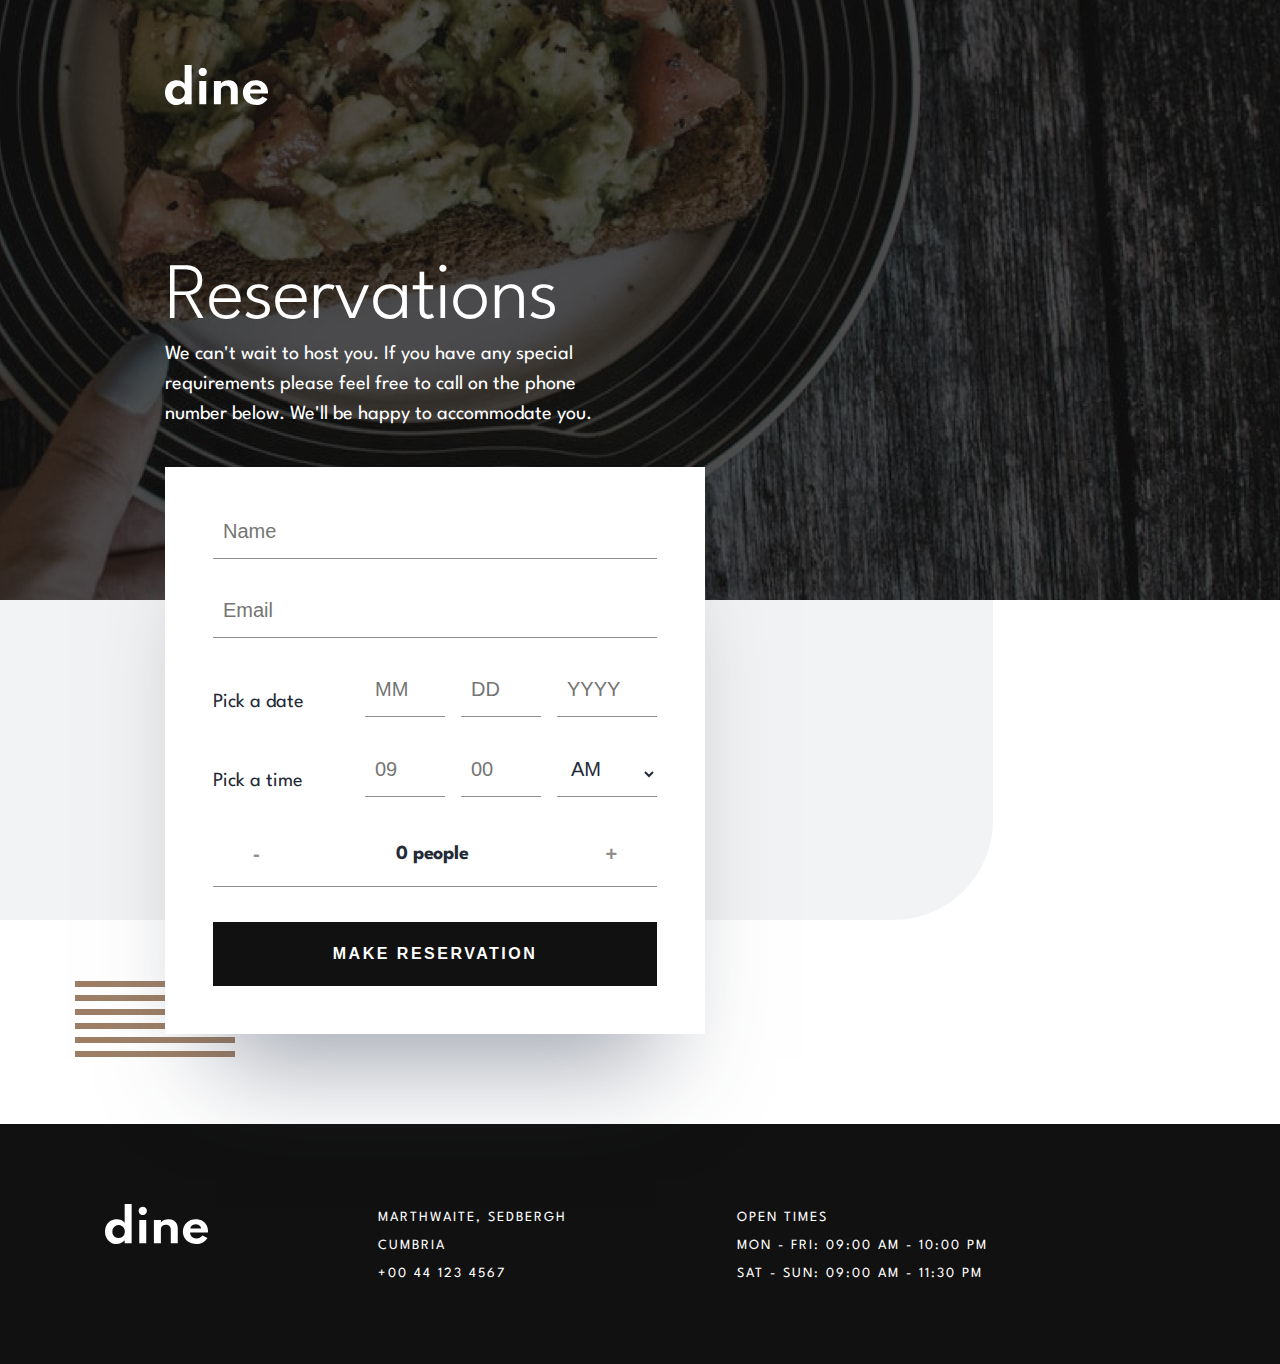
==== pages/reservation.html @ 35c117f5 "Add error handling for empty username and email input fields" ====
<!DOCTYPE html>
<html lang="en">
  <head>
    <meta charset="UTF-8" />
    <meta name="viewport" content="width=device-width, initial-scale=1.0" />
    <title>Dine - Reservation</title>
    <link rel="stylesheet" href="../styles/main.css" />
  </head>
  <body>
    <main>
      <section class="reservation-section">
        <div class="container">
          <header>
            <img src="../assets/logo.svg" alt="dine logo" class="logo" />
          </header>
          <div class="reservation-wrapper">
            <article class="reservation-info">
              <h1>Reservations</h1>
              <p>
                We can't wait to host you. If you have any special requirements
                please feel free to call on the phone number below. We'll be
                happy to accommodate you.
              </p>
              <a
                href="#username"
                class="regular-button reservation-btn-mobile"
                aria-label="Book a table"
                role="button"
                >reserve place</a
              >
            </article>
            <form action="/" id="reservation-form">
              <div class="form-input-container">
                <input
                  type="text"
                  id="username"
                  class="form-input"
                  name="name"
                  placeholder="Name"
                />
                <div class="error-message"></div>
              </div>
              <div class="form-input-container">
                <input
                  type="text"
                  id="email"
                  class="form-input"
                  name="email"
                  placeholder="Email"
                />
                <div class="error-message"></div>
              </div>
              <div class="form-input-container input-with-label">
                <label for="date-month">Pick a date</label>
                <div class="date-wraper">
                  <div class="error-message"></div>
                  <input
                    type="text"
                    id="date-month"
                    class="form-input date-input"
                    name="date_month"
                    placeholder="MM"
                  />
                  <input
                    type="text"
                    id="date-day"
                    class="form-input date-input"
                    name="date_day"
                    placeholder="DD"
                  />
                  <input
                    type="text"
                    id="date-year"
                    class="form-input input-large date-input"
                    name="date_year"
                    placeholder="YYYY"
                  />
                </div>
              </div>
              <div class="form-input-container input-with-label">
                <label for="time_hour">Pick a time</label>
                <div class="date-wraper">
                  <input
                    type="text"
                    id="time_hour"
                    class="form-input"
                    name="time_hour"
                    placeholder="09"
                  />
                  <input
                    type="text"
                    id="time_minute"
                    class="form-input"
                    name="time_minute"
                    placeholder="00"
                  />
                  <select
                    class="form-input input-large"
                    name="am_pm"
                    id="am_pm"
                  >
                    <option value="am">AM</option>
                    <option value="pm">PM</option>
                  </select>
                </div>
              </div>
              <div class="form-input-container">
                <div class="form-input input-people-count">
                  <button
                    type="button"
                    class="btn-change-people"
                    id="btn-reduce-people"
                  >
                    <span class="body-text-strong">-</span>
                  </button>
                  <p class="body-text-strong">
                    <span class="people-count">0</span> people
                  </p>
                  <button
                    type="button"
                    class="btn-change-people"
                    id="btn-add-people"
                  >
                    <span class="body-text-strong">+</span>
                  </button>
                </div>
              </div>
              <button type="submit" class="regular-button-alt">
                Make reservation
              </button>
              <img
                src="../assets/images/patterns/pattern-lines.svg"
                alt=""
                class="bg-pattern-lines"
              />
            </form>
          </div>
        </div>

        <div class="reservation-section__bg">
          <picture>
            <source
              media="(max-width: 375px)"
              srcset="../assets/images/reservation/hero-bg-mobile.jpg"
            />
            <source
              media="(max-width: 820px)"
              srcset="../assets/images/reservation/hero-bg-tablet.jpg"
            />
            <img
              src="../assets/images/reservation/hero-bg-desktop.jpg"
              alt="plate of noodles and shrimp"
            />
          </picture>
        </div>

        <div class="pattern-wrapper">
          <img
            src="../assets/images/patterns/pattern-curve-bottom-right.svg"
            class="bg-pattern-curve"
            alt=""
          />
        </div>
      </section>
    </main>

    <footer class="footer">
      <div class="footer-info">
        <div class="container">
          <img src="../assets/logo.svg" alt="dine logo" class="logo" />

          <div class="footer-info__wrapper">
            <div class="address-wrapper">
              <p class="footer-text">Marthwaite, Sedbergh</p>
              <p class="footer-text">Cumbria</p>
              <p class="footer-text">+00 44 123 4567</p>
            </div>

            <div class="open-times-wrapper">
              <p class="footer-text">open times</p>
              <p class="footer-text">MON - FRI: 09:00 AM - 10:00 PM</p>
              <p class="footer-text">SAT - SUN: 09:00 AM - 11:30 PM</p>
            </div>
          </div>
        </div>
      </div>
    </footer>
    <script src="../js/reservation.js"></script>
  </body>
</html>
---- styles/main.css ----
@font-face {
  font-family: "League Spartan";
  src: url("../../assets/fonts/LeagueSpartan-VariableFont_wght.ttf");
}
html {
  font-family: "League Spartan";
  font-size: 16px;
}

h1 {
  font-size: 5rem;
  font-weight: 300;
  letter-spacing: -1px;
  line-height: 5rem;
}

h2 {
  font-size: 3rem;
  letter-spacing: -0.5px;
  line-height: 3rem;
}

h3 {
  font-size: 1.25rem;
  letter-spacing: -0.25px;
  line-height: 1.5rem;
}

h4,
.event-list__item {
  font-size: 1.0625rem;
  font-weight: 600;
  letter-spacing: 2.5px;
  line-height: 1.75rem;
}

h2,
h3 {
  font-weight: 700;
}

@media screen and (max-width: 820px) {
  h1 {
    font-size: 3rem;
    letter-spacing: -0.6px;
    line-height: 4rem;
  }
}
@media screen and (max-width: 375px) {
  h1 {
    font-size: 2rem;
    letter-spacing: -0.4px;
    line-height: 2.5rem;
  }
  h2 {
    font-size: 2rem;
    letter-spacing: -0.4px;
    line-height: 2.5rem;
  }
}
p,
input,
select,
label {
  font-size: 1.25rem;
  font-weight: 400;
}

p {
  line-height: 1.875rem;
}

.body-text-strong {
  font-size: 1.25rem;
  font-weight: 700;
  letter-spacing: -0.25px;
  line-height: 1.5rem;
}

.side-text {
  font-size: 1rem;
  line-height: 1.625rem;
}

.footer-text {
  font-size: 0.875rem;
  letter-spacing: 2px;
  line-height: 1.75rem;
}

@media screen and (max-width: 375px) {
  p {
    font-size: 1rem;
    line-height: 1.625rem;
  }
}
*,
*::before,
*::after {
  margin: 0;
  padding: 0;
  box-sizing: border-box;
}

html {
  box-sizing: border-box;
}

body {
  min-height: 100vh;
  display: flex;
  flex-direction: column;
  justify-content: space-between;
}

a {
  text-decoration: none;
  outline: none;
}

button {
  background-color: transparent;
  border: none;
}
button:focus {
  outline-color: #9e7f66;
}

.button, .regular-button-alt, .regular-button {
  color: #fff;
  font-size: 1rem;
  font-weight: 600;
  text-transform: uppercase;
  letter-spacing: 2.5px;
  width: 245px;
  height: 64px;
  display: flex;
  align-items: center;
  justify-content: center;
}
.button:hover, .regular-button-alt:hover, .regular-button:hover {
  color: #242b37;
  background-color: #fff;
  transition: 0.3s;
  cursor: pointer;
}
.button:active, .regular-button-alt:active, .regular-button:active {
  color: #fff;
  transform: scale(0.95);
  transition: 0.2s;
}

.regular-button {
  border: 1px solid;
}
.regular-button:active {
  background-color: transparent;
}

.regular-button-alt {
  background-color: #111;
  border: 1px solid #111;
}
.regular-button-alt:active {
  background-color: #111;
}

.feature {
  height: 720px;
  padding: 0 50px;
  margin-bottom: 100px;
  position: relative;
  display: flex;
  justify-content: space-between;
  align-items: center;
  z-index: 5;
}
.feature:first-child .feature-image {
  box-shadow: 0 75px 100px -50px rgba(56, 66, 85, 0.5);
}
.feature:last-child {
  margin-bottom: -72px;
}
.feature:last-child .feature-image {
  margin-top: 70px;
}

.feature-img-left {
  flex-direction: row-reverse;
}

.feature-image {
  max-width: 540px;
  -o-object-fit: cover;
     object-fit: cover;
}

.feature-description {
  max-width: 445px;
  margin-top: 30px;
  margin: 0 20px;
}
.feature-description h2 {
  margin: 55px 0 27px;
}

@media screen and (max-width: 820px) {
  .feature,
  .feature-img-left {
    flex-direction: column-reverse;
  }
  .feature {
    text-align: center;
    height: auto;
    padding: 0 24px;
    margin-bottom: 118px;
  }
  .feature:last-child .feature-image {
    margin-top: 0;
  }
  .feature:last-child .feature-description {
    margin-bottom: 118px;
    margin-left: 0;
  }
  .feature-image {
    width: 100%;
  }
  .feature-description {
    margin-top: 56px;
  }
  .feature-description h2 {
    margin-top: 39px;
  }
}
@media screen and (max-width: 375px) {
  .feature {
    width: 100%;
    padding: 0 24px;
    margin-bottom: 100px;
  }
  .feature:last-child .feature-description {
    margin-bottom: 100px;
  }
  .feature-image {
    box-shadow: 0 40px 40px -40px rgb(0, 0, 0);
  }
  .feature-description {
    max-width: 445px;
    margin-top: 48px;
    margin-left: 0;
  }
  .feature-description h2 {
    margin: 36px 0 13px;
  }
}
.feature-section .pattern-wrapper {
  position: absolute;
  top: 0;
  left: 0;
  width: 100%;
  height: 100%;
  overflow: hidden;
}
.feature-section .bg-pattern-top-left {
  position: absolute;
  top: 320px;
  left: 0;
}
.feature-section .bg-pattern-bottom-right {
  position: absolute;
  bottom: 30px;
  right: 0;
}
.feature-section .bg-pattern-lines {
  position: absolute;
  right: 0;
  top: 330px;
}
@media screen and (max-width: 820px) {
  .feature-section .bg-pattern-top-left {
    top: 190px;
    left: -515px;
  }
  .feature-section .bg-pattern-bottom-right {
    bottom: -15px;
    right: -520px;
    overflow: hidden;
  }
  .feature-section .bg-pattern-lines {
    right: 0;
    top: 30vw;
  }
}
@media screen and (max-width: 375px) {
  .feature-section .pattern-wrapper,
  .feature-section .bg-pattern-lines {
    display: none;
  }
}

.event-section .pattern-wrapper {
  width: 100%;
  height: 100%;
  position: absolute;
  top: 0;
  left: 0;
  z-index: 0;
}
.event-section .bg-pattern-top-left {
  width: 895px;
  position: absolute;
  left: -370px;
  z-index: 0;
}
.event-section .bg-pattern-lines {
  position: absolute;
  top: -30px;
  left: -30px;
}

@media screen and (max-width: 820px) {
  .event-section .bg-pattern-top-left {
    left: -590px;
  }
  .event-section .bg-pattern-lines {
    top: -30px;
    left: 10px;
  }
}
@media screen and (max-width: 375px) {
  .event-section .pattern-wrapper,
  .event-section .bg-pattern-lines {
    display: none;
  }
}
.menu-item {
  max-width: 540px;
  padding-bottom: 24px;
  margin-bottom: 24px;
  border-bottom: 1px solid rgba(255, 255, 255, 0.0823529412);
  display: flex;
  justify-content: space-between;
  align-items: center;
  gap: 62px;
}
.menu-item picture {
  position: relative;
  order: -1;
}
.menu-item .feature-image__bg_pattern {
  width: 32px;
  height: 1px;
  background-color: #9e7f66;
  position: absolute;
  top: 18px;
  left: 128px;
}

.menu-item__info h3 {
  margin-bottom: 6px;
}

@media screen and (max-width: 375px) {
  .menu-item {
    min-height: 418px;
    text-align: center;
    flex-direction: column;
    justify-content: flex-start;
    gap: 0;
  }
  .menu-item .feature-image__bg_pattern {
    display: none;
  }
  .menu-item img {
    width: 100%;
    -o-object-fit: cover;
       object-fit: cover;
    margin-bottom: 24px;
  }
  .menu-item__info {
    margin-bottom: 54px;
  }
}
#reservation-form {
  color: #242b37;
  box-shadow: 0 75px 100px -50px rgba(56, 66, 85, 0.5);
  background-color: white;
  width: 540px;
  max-width: 100%;
  padding: 48px;
  margin-bottom: 25px;
  position: relative;
}
#reservation-form .regular-button-alt {
  width: 100%;
}
#reservation-form .bg-pattern-lines {
  position: absolute;
  left: -90px;
  bottom: -23px;
  z-index: -1;
}

.reservation-btn-mobile {
  display: none;
}

@media screen and (max-width: 820px) {
  #reservation-form {
    margin-bottom: 120px;
  }
  #reservation-form .bg-pattern-lines {
    display: none;
  }
}
@media screen and (max-width: 375px) {
  #reservation-form {
    padding: 32px;
  }
  .reservation-btn-mobile {
    display: flex;
    margin: 19px auto 0;
  }
}
.form-input-container {
  position: relative;
}
.form-input-container .error-message {
  color: #b54949;
  position: absolute;
  bottom: 10px;
  left: 10px;
}
.form-input-container .date-wraper > .error-message {
  left: 0;
  bottom: 15px;
}

.form-input {
  color: #242b37;
  background-color: transparent;
  width: 100%;
  padding: 5px 10px 15px;
  margin-bottom: 35px;
  border: none;
  border-bottom: 1px solid #8E8E8E;
}
.form-input:focus {
  outline: none;
}
.form-input.error {
  color: #b54949;
}
.form-input.error::-moz-placeholder {
  color: #b54949;
  opacity: 50%;
}
.form-input.error::placeholder {
  color: #b54949;
  opacity: 50%;
}

.input-with-label {
  display: flex;
  justify-content: space-between;
  align-items: flex-start;
  flex-wrap: wrap;
}
.input-with-label label {
  min-width: 90px;
  margin-top: 20px;
  cursor: pointer;
}

.date-wraper {
  display: flex;
  justify-content: flex-end;
  align-items: center;
  flex-wrap: wrap;
  width: 300px;
  gap: 16px;
}
.date-wraper input {
  max-width: 80px;
}
.date-wraper .input-large {
  max-width: 100px;
}

@media screen and (max-width: 375px) {
  .date-wraper {
    margin-top: 8px;
    gap: 14px;
  }
  .date-wraper input {
    max-width: 73px;
  }
  .date-wraper .input-large {
    max-width: 88px;
  }
}
.input-people-count {
  display: flex;
  justify-content: space-between;
  align-items: center;
  flex-wrap: wrap;
  padding-left: 30px;
  padding-right: 30px;
}
.input-people-count button {
  color: #8E8E8E;
}
.input-people-count .body-text-strong {
  color: #242b37;
}

.btn-change-people {
  padding: 5px 10px;
  cursor: pointer;
}
.btn-change-people .body-text-strong {
  color: #8E8E8E;
}

.hero-section {
  color: #fff;
  background-color: #111;
  width: 100%;
  height: 820px;
}
.hero-section .container {
  max-width: 1440px;
  margin: 0 auto;
  padding: 78px 165px;
  position: relative;
}

@media screen and (max-width: 820px) {
  .hero-section {
    height: auto;
  }
  .hero-section .container {
    padding: 0 40px;
    overflow: hidden;
  }
}
@media screen and (max-width: 375px) {
  .hero-section .container {
    padding: 0 24px;
  }
}
.introduction {
  max-width: 521px;
  position: relative;
  z-index: 10;
}
.introduction .logo {
  margin-bottom: 153px;
  margin-left: 2px;
}
.introduction p {
  max-width: 445px;
  margin: 10px 0 40px;
}

@media screen and (max-width: 1155px) and (min-width: 820px) {
  .introduction {
    background: rgb(231, 213, 198);
    background: linear-gradient(295deg, rgba(231, 213, 198, 0) 2%, rgba(231, 213, 198, 0.4) 9%, rgba(43, 35, 30, 0.4) 28%, rgba(17, 17, 17, 0.6) 36%, rgb(17, 17, 17) 46%);
  }
}
@media screen and (max-width: 820px) {
  .introduction {
    max-width: 100%;
    display: flex;
    flex-direction: column;
    align-items: center;
  }
  .introduction .logo {
    margin: 48.7vw 0 38px;
  }
  .introduction h1 {
    text-align: center;
    max-width: 327px;
    margin-bottom: 20px;
  }
  .introduction p {
    text-align: center;
    max-width: 573px;
    margin-bottom: 52px;
  }
  .introduction > :last-child {
    margin-bottom: 216px;
  }
}
@media screen and (max-width: 375px) {
  .introduction .logo {
    width: 82px;
    margin: 61.87vw 0 36px;
  }
  .introduction h1 {
    max-width: 200px;
    margin-bottom: 21px;
  }
  .introduction p {
    margin-bottom: 53px;
  }
  .introduction > :last-child {
    margin-bottom: 152px;
  }
}
.hero-image {
  position: absolute;
  top: 0;
  right: 0;
}

@media screen and (max-width: 820px) {
  .hero-image {
    display: block;
    width: 100%;
  }
}
.feature-section {
  color: #242b37;
  position: relative;
}
.feature-section .container {
  max-width: 1210px;
  margin: 0 auto;
}
.feature-section .container > :first-child {
  margin-top: -72px;
}

.footer {
  color: #fff;
  background-color: #111;
  width: 100%;
}
.footer .container {
  max-width: 1110px;
  height: 100%;
  padding: 20px;
  margin: 0 auto;
  display: flex;
}
.footer p {
  text-transform: uppercase;
}

.footer-cta,
.footer-info {
  height: 240px;
}

@media screen and (max-width: 820px) {
  .footer-cta {
    height: 272px;
  }
  .footer-info {
    height: auto;
  }
}
@media screen and (max-width: 375px) {
  .footer-cta {
    height: 328px;
  }
}
.footer-cta {
  position: relative;
}
.footer-cta .container {
  justify-content: space-between;
  align-items: center;
  position: relative;
  z-index: 1;
}

.footer-image {
  width: 100%;
  height: 100%;
  position: absolute;
  top: 0;
  left: 0;
  -o-object-fit: cover;
     object-fit: cover;
  z-index: 0;
}

@media screen and (max-width: 820px) {
  .footer-cta .container {
    text-align: center;
    flex-direction: column;
    justify-content: center;
    align-items: center;
    gap: 24px;
  }
}
.footer-info .container {
  padding-top: 80px;
  align-items: flex-start;
}
.footer-info .logo {
  margin-right: 170px;
}

.footer-info__wrapper {
  display: flex;
  gap: 170px;
}

@media screen and (max-width: 820px) {
  .footer-info .container {
    padding-top: 66px;
  }
  .footer-info .logo {
    margin-right: 130px;
  }
  .footer-info__wrapper {
    flex-direction: column;
    gap: 32px;
  }
}
@media screen and (max-width: 375px) {
  .footer-info .container {
    text-align: center;
    padding-top: 80px;
    padding-bottom: 80px;
    flex-direction: column;
    align-items: center;
    gap: 42px;
  }
  .footer-info .logo {
    margin-right: 0;
  }
}
.menu-section {
  color: #fff;
  background-color: #111;
  width: 100%;
  position: relative;
}
.menu-section .container {
  padding: 200px 20px 120px;
  display: flex;
  justify-content: center;
  gap: 125px;
}

@media screen and (max-width: 820px) {
  .menu-section .container {
    max-width: 573px;
    margin: 0 auto;
    display: flex;
    flex-direction: column;
    align-items: center;
    gap: 54px;
  }
}
@media screen and (max-width: 375px) {
  .menu-section .container {
    padding: 72px 24px 0;
  }
}
.menu-description {
  max-width: 445px;
  display: flex;
  flex-direction: column;
  align-items: flex-start;
}
.menu-description h2 {
  margin-bottom: 27px;
}
.menu-description img {
  margin-bottom: 55px;
  order: -1;
}

@media screen and (max-width: 820px) {
  .menu-description {
    text-align: center;
    align-items: center;
  }
}
.menu-list {
  margin-top: 48px;
}
.menu-list > :last-child {
  padding: 0;
  margin: 0;
  border: none;
}

@media screen and (max-width: 820px) {
  .menu-list {
    margin-top: 0;
  }
}
.event-section {
  color: #242b37;
  padding: 160px 0;
  position: relative;
}
.event-section .container {
  max-width: 1110px;
  padding: 0 20px;
  margin: 0 auto;
  position: relative;
  z-index: 1;
  display: flex;
  justify-content: space-between;
}

@media screen and (max-width: 820px) {
  .event-section {
    padding: 120px 40px;
  }
  .event-section .container {
    flex-direction: column;
  }
  picture {
    margin: 0 auto;
  }
}
@media screen and (max-width: 375px) {
  .event-section {
    padding: 80px 20px 124px;
  }
}
.event-image {
  width: 100%;
  height: 100%;
  max-width: 540px;
  -o-object-fit: cover;
     object-fit: cover;
  box-shadow: 0 75px 100px -50px rgba(56, 66, 85, 0.5);
}

@media screen and (max-width: 820px) {
  .event-image {
    max-width: 573px;
    margin-bottom: 57px;
  }
}
@media screen and (max-width: 375px) {
  .event-image {
    margin-bottom: 49px;
  }
}
.event-info-wrapper {
  max-width: 445px;
  margin-left: 125px;
  display: flex;
  flex-direction: column;
  justify-content: center;
}

.event-info__text {
  min-height: 120px;
  margin: 19px 0 30px;
}

.event-info__cta-btn {
  margin-bottom: 79px;
}

.event-info__event-list {
  display: flex;
  flex-direction: column;
  align-items: flex-start;
}
.event-info__event-list .event-list__item {
  color: rgba(92, 103, 121, 0.4941176471);
  text-transform: uppercase;
  margin-bottom: 20px;
  list-style: none;
  position: relative;
  cursor: pointer;
}
.event-info__event-list .event-list__item:hover {
  color: #5c6779;
}
.event-info__event-list .active {
  color: #5c6779;
}
.event-info__event-list .active::before {
  content: "";
  width: 95px;
  height: 1px;
  background-color: #9e7f66;
  position: absolute;
  bottom: 15px;
  left: -125px;
}

@media screen and (max-width: 820px) {
  .event-info-wrapper {
    text-align: center;
    max-width: 100%;
    margin-left: 0;
    align-items: center;
  }
  .event-info {
    max-width: 457px;
    margin: 47px 0 60px;
  }
  .event-info__text,
  .event-info__cta-btn {
    margin-bottom: 0;
  }
  .event-info__event-list {
    width: 100%;
    flex-direction: row;
    flex-wrap: wrap;
    justify-content: space-between;
    gap: 20px;
    order: -1;
  }
  .event-info__event-list .active::before {
    width: 48px;
    left: calc(50% - 24px);
    bottom: -20px;
  }
}
@media screen and (max-width: 375px) {
  .event-info {
    margin: 27px 0;
  }
  .event-info__event-list {
    flex-direction: column;
    justify-content: flex-start;
    align-items: center;
    gap: 16px;
  }
  .event-info__event-list .event-list__item {
    margin-bottom: 0;
  }
  .event-info__event-list .active::before {
    width: 48px;
    left: calc(50% - 24px);
    bottom: -2px;
  }
}
.event-info__header,
.event-info__text,
.event-image,
.event-list__item {
  transition: 0.2s ease-in-out;
  opacity: 1;
}

.reservation-section {
  color: #fff;
  padding: 65px 165px;
  position: relative;
}
.reservation-section .container {
  max-width: 1110px;
  margin: 0 auto;
}
.reservation-section header {
  margin-bottom: 150px;
}
.reservation-section .bg-pattern-curve {
  position: absolute;
  top: 600px;
  left: 0;
  z-index: -1;
  max-width: 100%;
}

.reservation-section__bg {
  width: 100%;
  position: absolute;
  top: 0;
  left: 0;
  z-index: -1;
}
.reservation-section__bg img {
  width: 100%;
  height: 600px;
  -o-object-fit: cover;
     object-fit: cover;
}

@media screen and (max-width: 820px) {
  .reservation-section {
    padding: 56px 39px 0;
  }
  .reservation-section header {
    margin-bottom: 70px;
  }
  .bg-pattern-curve {
    display: none;
  }
}
@media screen and (max-width: 375px) {
  .reservation-section {
    padding: 56px 24px 0;
  }
  .reservation-section header {
    margin: 0 auto 44px;
    text-align: center;
  }
  .reservation-section header .logo {
    margin-bottom: 0;
  }
}
.reservation-wrapper {
  display: flex;
  justify-content: space-between;
  align-items: flex-start;
  flex-wrap: wrap;
  gap: 38px 10px;
}

.reservation-info {
  max-width: 440px;
}

@media screen and (max-width: 820px) {
  .reservation-wrapper {
    display: flex;
    flex-direction: column;
    justify-content: space-between;
    align-items: center;
    gap: 38px;
  }
  .reservation-info {
    max-width: 570px;
    text-align: center;
  }
}
@media screen and (max-width: 375px) {
  .reservation-wrapper {
    gap: 91px;
  }
  .reservation-info h1 {
    margin-bottom: 13px;
  }
}/*# sourceMappingURL=main.css.map */
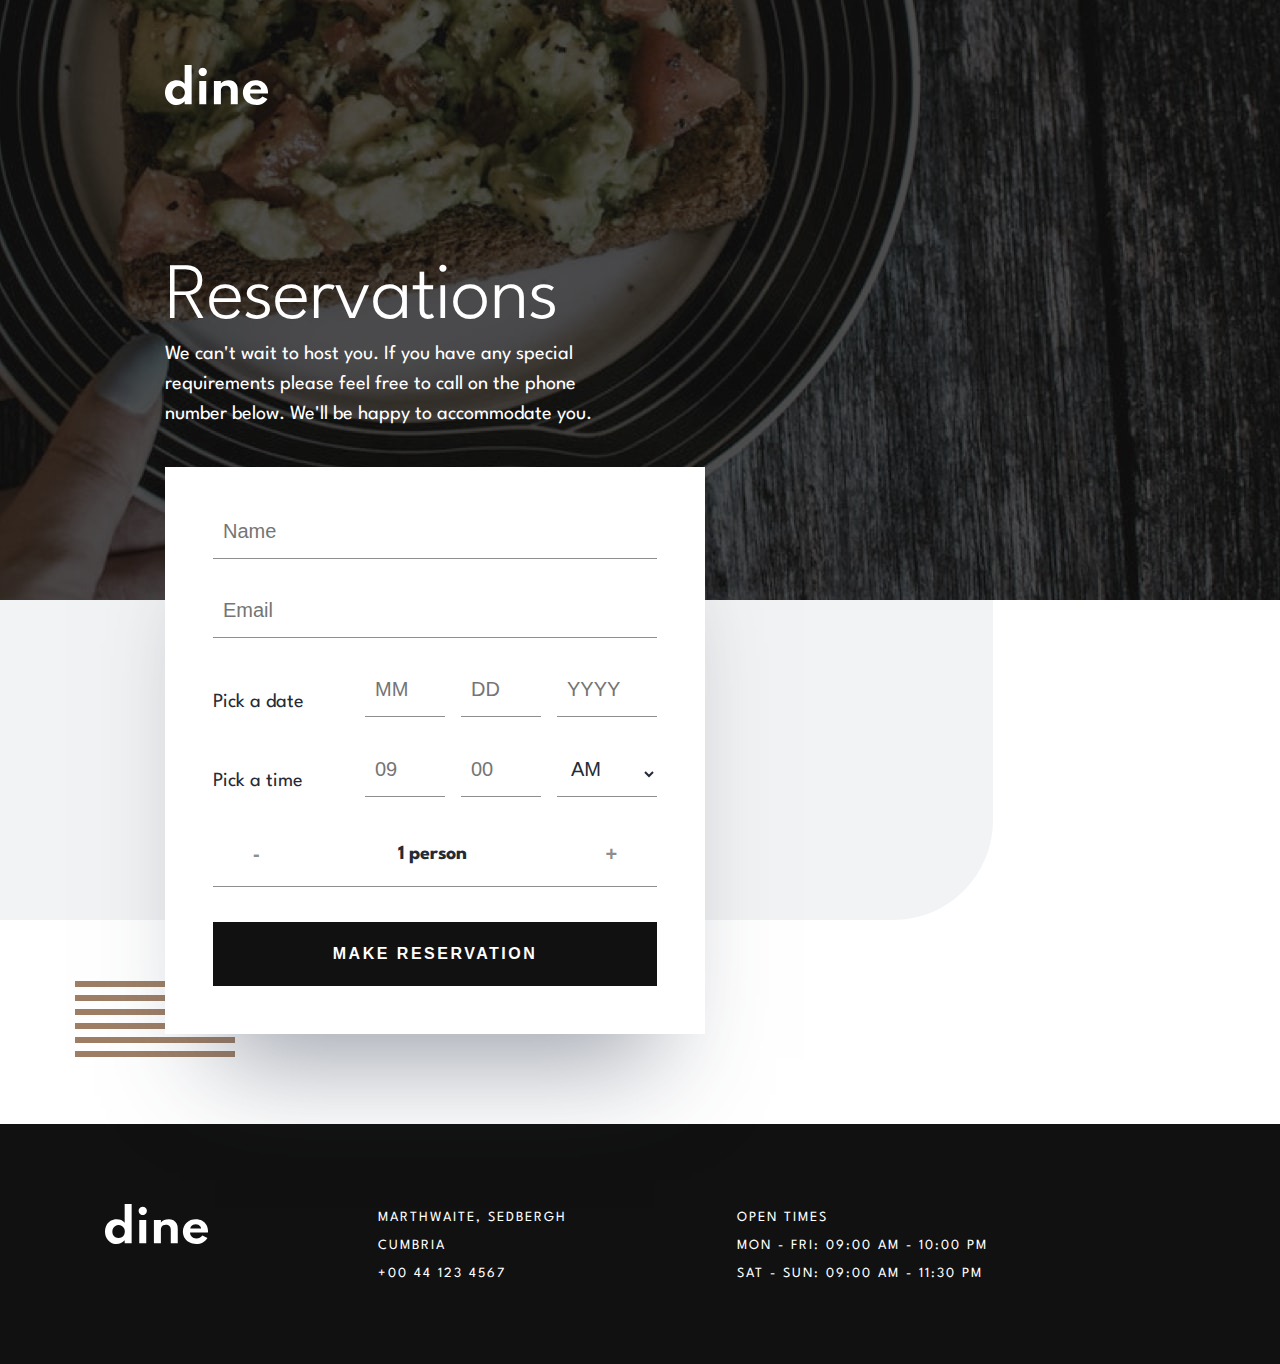
==== commit 3326af2d: "Add error-massage container to time-input, modify people input and change script to module in reserv" ====
--- a/pages/reservation.html
+++ b/pages/reservation.html
@@ -80,17 +80,18 @@
               <div class="form-input-container input-with-label">
                 <label for="time_hour">Pick a time</label>
                 <div class="date-wraper">
+                  <div class="error-message"></div>
                   <input
                     type="text"
                     id="time_hour"
-                    class="form-input"
+                    class="form-input time-input"
                     name="time_hour"
                     placeholder="09"
                   />
                   <input
                     type="text"
                     id="time_minute"
-                    class="form-input"
+                    class="form-input time-input"
                     name="time_minute"
                     placeholder="00"
                   />
@@ -114,7 +115,8 @@
                     <span class="body-text-strong">-</span>
                   </button>
                   <p class="body-text-strong">
-                    <span class="people-count">0</span> people
+                    <span id="people-count" class="people-count">1</span>
+                    <span id="people-count-text">person</span>
                   </p>
                   <button
                     type="button"
@@ -185,6 +187,6 @@
         </div>
       </div>
     </footer>
-    <script src="../js/reservation.js"></script>
+    <script type="module" src="../js/reservation.js"></script>
   </body>
 </html>
--- a/styles/main.css
+++ b/styles/main.css
@@ -1,6 +1,6 @@
 @font-face {
   font-family: "League Spartan";
-  src: url("../../assets/fonts/LeagueSpartan-VariableFont_wght.ttf");
+  src: url("../assets/fonts/LeagueSpartan-VariableFont_wght.ttf");
 }
 html {
   font-family: "League Spartan";
@@ -478,6 +478,7 @@
   align-items: center;
   flex-wrap: wrap;
   width: 300px;
+  flex-wrap: nowrap;
   gap: 16px;
 }
 .date-wraper input {
